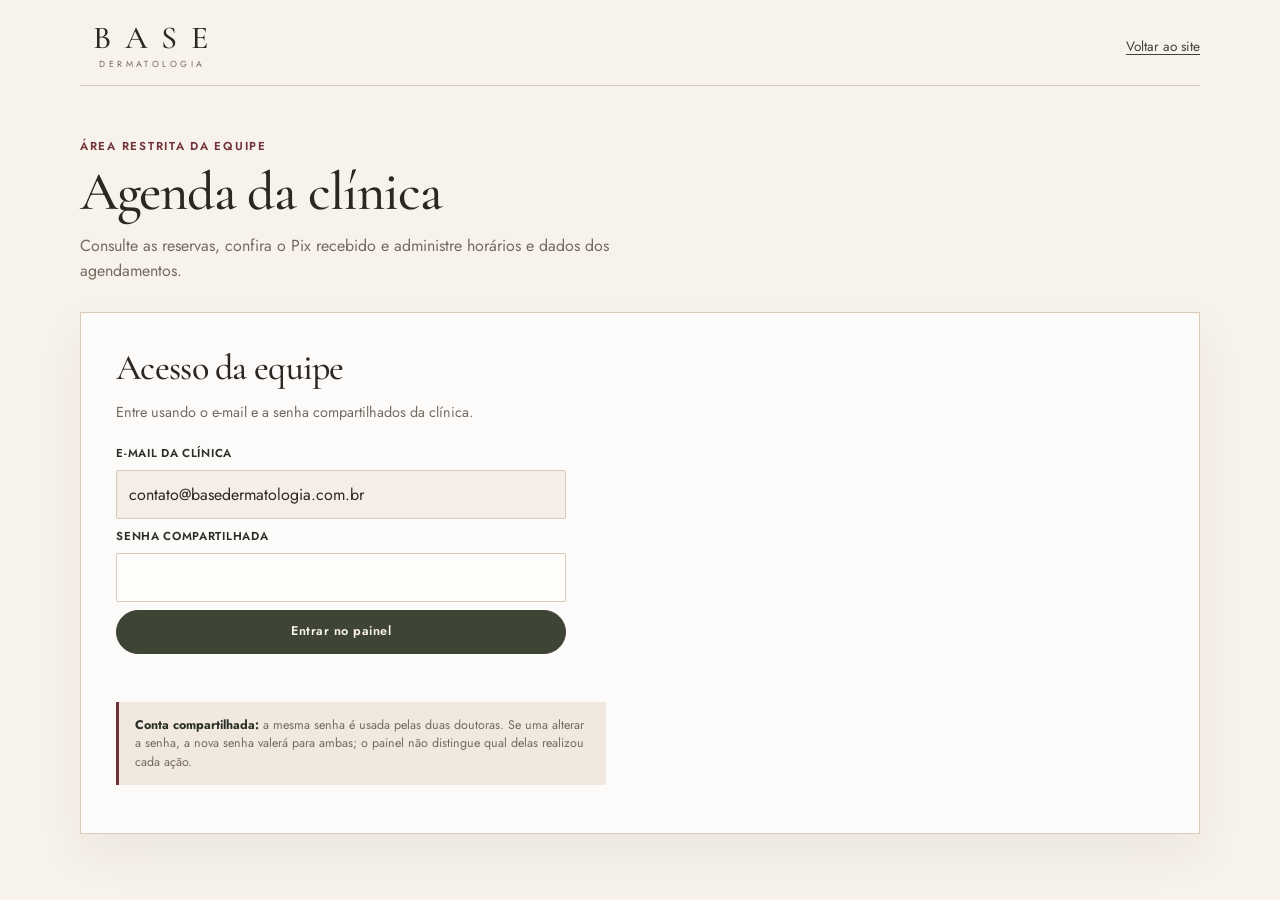
==== admin.html @ ca95fea8 "Add Pix booking workflow and shared admin password" ====
<!doctype html>
<html lang="pt-BR">
<head>
  <meta charset="utf-8">
  <meta name="viewport" content="width=device-width, initial-scale=1">
  <meta name="theme-color" content="#f7f2eb">
  <meta name="robots" content="noindex, nofollow">
  <meta name="description" content="Painel administrativo de agendamentos da Base Dermatologia.">
  <title>Painel de agendamentos | Base Dermatologia</title>
  <link rel="preconnect" href="https://fonts.googleapis.com">
  <link rel="preconnect" href="https://fonts.gstatic.com" crossorigin>
  <link href="https://fonts.googleapis.com/css2?family=Cormorant+Garamond:wght@400;500;600&family=Jost:wght@300;400;500;600&display=swap" rel="stylesheet">
  <link rel="stylesheet" href="./styles/admin.css">
  <link rel="stylesheet" href="./styles/admin-agenda.css">
</head>
<body>
  <main class="admin-shell">
    <header class="admin-header">
      <a class="admin-brand" href="./index.html" aria-label="Voltar ao site Base Dermatologia">
        <span class="admin-brand__name">BASE</span>
        <span class="admin-brand__subtitle">DERMATOLOGIA</span>
      </a>
      <a class="back-link" href="./index.html">Voltar ao site</a>
    </header>

    <section class="admin-intro" aria-labelledby="page-title">
      <p class="eyebrow">Área restrita da equipe</p>
      <h1 id="page-title">Agenda da clínica</h1>
      <p>Consulte as reservas, confira o Pix recebido e administre horários e dados dos agendamentos.</p>
    </section>

    <section class="admin-panel" id="login-panel" aria-labelledby="login-title">
      <h2 id="login-title">Acesso da equipe</h2>
      <p>Entre usando o e-mail e a senha compartilhados da clínica.</p>
      <form id="login-form" class="login-form">
        <label for="admin-email">E-mail da clínica</label>
        <input id="admin-email" name="email" type="email" value="contato@basedermatologia.com.br" readonly autocomplete="username">
        <label for="admin-password">Senha compartilhada</label>
        <input id="admin-password" name="password" type="password" required minlength="12" autocomplete="current-password">
        <button class="button" id="login-submit" type="submit">Entrar no painel</button>
      </form>
      <p class="status-message" id="auth-status" role="status" aria-live="polite"></p>
      <p class="security-note"><strong>Conta compartilhada:</strong> a mesma senha é usada pelas duas doutoras. Se uma alterar a senha, a nova senha valerá para ambas; o painel não distingue qual delas realizou cada ação.</p>
    </section>

    <section class="admin-panel" id="dashboard" aria-labelledby="dashboard-title" hidden>
      <div class="dashboard-heading">
        <div>
          <p class="eyebrow">Acesso autorizado</p>
          <h2 id="dashboard-title">Agendamentos</h2>
        </div>
        <button class="button button--quiet" id="sign-out" type="button">Sair</button>
      </div>
      <p class="security-note">Confirme o recebimento do Pix antes de liberar a consulta. Marcar o comprovante como enviado não confirma automaticamente o pagamento.</p>
      <p class="schedule-rule"><strong>Responsável pelo horário:</strong> terça-feira, 9h–13h com Jéssica Saab; 14h–18h com Mariana Gil Furlanetti. A doutora exibida em cada marcação é a associada ao horário reservado.</p>

      <details class="password-settings">
        <summary>Alterar senha compartilhada</summary>
        <p>A nova senha passará a ser usada pelas duas doutoras. Ela deve ter pelo menos 12 caracteres.</p>
        <form id="password-form" class="login-form">
          <label for="current-password">Senha atual</label>
          <input id="current-password" name="currentPassword" type="password" required autocomplete="current-password">
          <label for="new-password">Nova senha</label>
          <input id="new-password" name="newPassword" type="password" required minlength="12" autocomplete="new-password">
          <label for="confirm-password">Confirme a nova senha</label>
          <input id="confirm-password" name="confirmPassword" type="password" required minlength="12" autocomplete="new-password">
          <p class="status-message" id="password-status" role="status" aria-live="polite"></p>
          <button class="button" id="save-password" type="submit">Salvar nova senha</button>
        </form>
      </details>

      <form class="filters" id="filters-form">
        <label for="search-bookings">Buscar por nome, e-mail, telefone ou código</label>
        <input id="search-bookings" name="q" type="search" maxlength="100" placeholder="Nome, telefone ou código do agendamento">
        <label for="status-filter">Situação</label>
        <select id="status-filter" name="status">
          <option value="">Todas as situações</option>
          <option value="pending_payment">Aguardando pagamento</option>
          <option value="payment_review">Comprovante enviado · conferir Pix</option>
          <option value="confirmed">Confirmadas</option>
          <option value="cancelled">Canceladas</option>
          <option value="expired">Expiradas</option>
        </select>
        <button class="button" type="submit">Aplicar filtros</button>
      </form>
      <p class="status-message" id="dashboard-status" role="status" aria-live="polite"></p>
      <section class="schedule-view" aria-labelledby="schedule-title">
        <h3 id="schedule-title">Agenda por dia e horário</h3>
        <p>As marcações são agrupadas pelo horário reservado e mostram a profissional responsável e a situação do Pix.</p>
        <div class="schedule-board" id="schedule-board"></div>
      </section>
      <div class="booking-list" id="booking-list" aria-live="polite"></div>
      <nav class="pagination" aria-label="Paginação dos agendamentos">
        <button class="button button--quiet" id="previous-page" type="button" disabled>Anterior</button>
        <span id="page-label">Página 1</span>
        <button class="button button--quiet" id="next-page" type="button" disabled>Próxima</button>
      </nav>
    </section>
  </main>

  <dialog class="edit-dialog" id="edit-dialog" aria-labelledby="edit-title">
    <form class="edit-form" id="edit-form">
      <div class="dialog-heading">
        <div>
          <p class="eyebrow">Editar agendamento</p>
          <h2 id="edit-title">Dados da consulta</h2>
        </div>
        <button class="close-button" type="button" id="close-edit" aria-label="Fechar">×</button>
      </div>
      <p class="dialog-caption" id="edit-booking-summary"></p>
      <input type="hidden" name="appointmentId">
      <div class="form-grid">
        <label>Nome completo<input name="patient_name" type="text" maxlength="120" required></label>
        <label>E-mail<input name="patient_email" type="email" maxlength="254" required></label>
        <label>Telefone<input name="patient_phone" type="tel" maxlength="22" required></label>
        <label>CPF<input name="patient_cpf" inputmode="numeric" maxlength="11" pattern="[0-9]{11}" required></label>
        <label>Rua / avenida<input name="patient_address_line" type="text" maxlength="160" required></label>
        <label>Número<input name="patient_address_number" type="text" maxlength="20" required></label>
        <label>Complemento<input name="patient_address_complement" type="text" maxlength="100"></label>
        <label>Bairro<input name="patient_address_neighborhood" type="text" maxlength="80" required></label>
        <label>Cidade<input name="patient_address_city" type="text" maxlength="80" required></label>
        <label>Estado (UF)<input name="patient_address_state" type="text" maxlength="2" pattern="[A-Za-z]{2}" required></label>
        <label>CEP<input name="patient_address_postal_code" inputmode="numeric" type="text" maxlength="8" pattern="[0-9]{8}" required></label>
        <label class="slot-field">Remarcar para horário disponível<select name="new_slot_id"><option value="">Manter horário atual</option></select></label>
      </div>
      <p class="dialog-caption">CPF e endereço são usados para emissão da nota fiscal. Não inclua sintomas ou informações de saúde nas observações.</p>
      <p class="status-message" id="edit-status" role="status" aria-live="polite"></p>
      <div class="dialog-actions">
        <button class="button button--quiet" type="button" id="cancel-edit">Voltar</button>
        <button class="button" id="save-edit" type="submit">Salvar alterações</button>
      </div>
    </form>
  </dialog>

  <script src="./scripts/agenda-config.js"></script>
  <script type="module" src="./scripts/admin.js"></script>
</body>
</html>
---- styles/admin.css ----
:root{--paper:#f7f2eb;--cream:#f1e9df;--sand:#e4d5c4;--clay:#c6ad96;--olive:#3f4534;--olive-deep:#292f24;--wine:#713237;--ink:#2c2723;--muted:#756a60;--line:#d8c9b8;--serif:"Cormorant Garamond",Georgia,"Times New Roman",serif;--sans:"Jost","Helvetica Neue",Arial,sans-serif}
*{box-sizing:border-box}body{margin:0;min-height:100vh;background:var(--paper);color:var(--ink);font:16px/1.6 var(--sans);-webkit-font-smoothing:antialiased}button,input,select{font:inherit}button{cursor:pointer}button:focus-visible,a:focus-visible,input:focus-visible,select:focus-visible{outline:2px solid var(--wine);outline-offset:3px}a{color:inherit}.admin-shell{width:min(100% - 2rem,1120px);margin:0 auto;padding:1.5rem 0 4rem}.admin-header{display:flex;align-items:center;justify-content:space-between;padding:0 0 1rem;border-bottom:1px solid var(--line)}.admin-brand{display:inline-flex;flex-direction:column;align-items:center;text-decoration:none;line-height:1;color:var(--ink)}.admin-brand__name{font:500 2rem/.9 var(--serif);letter-spacing:.42em;padding-left:.42em}.admin-brand__subtitle{margin-top:.45rem;color:var(--muted);font-size:.55rem;letter-spacing:.39em;padding-left:.39em}.back-link{font-size:.85rem;color:var(--olive);text-underline-offset:3px}.admin-intro{max-width:690px;padding:3.2rem 0 1.8rem}.eyebrow{margin:0 0 .55rem;color:var(--wine);font-size:.72rem;font-weight:600;letter-spacing:.15em;text-transform:uppercase}.admin-intro h1,.admin-panel h2,.edit-form h2{margin:0;font:500 clamp(2rem,5vw,3.4rem)/1.05 var(--serif);letter-spacing:-.02em}.admin-intro>p:last-child{max-width:58ch;margin:.7rem 0 0;color:var(--muted)}.admin-panel{padding:clamp(1.2rem,3vw,2.2rem);border:1px solid var(--line);background:rgba(255,255,255,.74);box-shadow:0 20px 45px rgba(47,39,29,.06)}.admin-panel[hidden]{display:none}.admin-panel h2{font-size:clamp(1.7rem,4vw,2.25rem)}.admin-panel>p:not(.status-message){max-width:70ch;color:var(--muted);font-size:.9rem}.login-form{display:grid;gap:.5rem;max-width:450px;margin:1.25rem 0}.login-form label,.filters label{color:var(--olive-deep);font-size:.72rem;font-weight:600;letter-spacing:.06em;text-transform:uppercase}.login-form input,.filters input,.filters select,.edit-form input,.edit-form select{width:100%;min-height:46px;padding:.65rem .75rem;border:1px solid var(--line);border-radius:2px;background:#fffdf9;color:var(--ink)}.login-form input[readonly]{background:#f4eee6}.button{display:inline-flex;align-items:center;justify-content:center;min-height:44px;padding:.65rem 1rem;border:1px solid var(--olive);border-radius:999px;background:var(--olive);color:var(--paper);font-size:.79rem;font-weight:600;letter-spacing:.04em;text-decoration:none;transition:background .2s,border-color .2s,transform .2s}.button:hover:not(:disabled){background:var(--olive-deep);border-color:var(--olive-deep);transform:translateY(-1px)}.button:disabled{opacity:.5;cursor:not-allowed}.button--quiet{background:transparent;color:var(--olive)}.button--quiet:hover:not(:disabled){background:var(--olive);color:var(--paper)}.security-note{padding:.85rem 1rem;border-left:3px solid var(--wine);background:var(--cream);color:var(--muted)!important;font-size:.78rem!important;line-height:1.5}.security-note strong{color:var(--olive-deep)}.status-message{min-height:1.2em;margin:.5rem 0;color:var(--wine);font-size:.84rem;line-height:1.45}.dashboard-heading{display:flex;align-items:center;justify-content:space-between;gap:1rem}.filters{display:grid;grid-template-columns:minmax(200px,1fr) minmax(220px,.6fr) auto;align-items:end;gap:.65rem;margin:1.4rem 0 .6rem}.filters label:first-of-type{grid-column:1}.filters label:nth-of-type(2){grid-column:2}.filters input{grid-column:1;grid-row:2}.filters select{grid-column:2;grid-row:2}.filters button{grid-column:3;grid-row:2}.booking-list{display:grid;gap:.85rem}.booking-card{padding:1.15rem;border:1px solid var(--line);background:#fffdf9}.booking-card__top{display:flex;justify-content:space-between;gap:1rem;align-items:flex-start}.booking-card__title{margin:0;font:500 1.5rem/1.15 var(--serif)}.booking-card__meta{margin:.3rem 0 0;color:var(--muted);font-size:.82rem}.booking-card__status{display:inline-flex;align-items:center;min-height:27px;padding:.28rem .65rem;border:1px solid var(--line);border-radius:999px;color:var(--olive-deep);font-size:.66rem;font-weight:600;line-height:1.2;text-align:center}.booking-card__status[data-status="payment_review"]{border-color:#b98049;background:#fbf0dd;color:#754117}.booking-card__status[data-status="confirmed"]{border-color:#7d8b6d;background:#edf2e8;color:#33422b}.booking-card__status[data-status="cancelled"],.booking-card__status[data-status="expired"]{background:#f3ece5;color:#6c6056}.booking-card__info{display:grid;grid-template-columns:repeat(2,minmax(0,1fr));gap:.25rem 1rem;margin:1rem 0 0;padding-top:.8rem;border-top:1px solid var(--line);font-size:.8rem}.booking-card__info p{min-width:0;margin:0;overflow-wrap:anywhere}.booking-card__info strong{color:var(--olive-deep)}.booking-card__buttons{display:flex;flex-wrap:wrap;gap:.5rem;margin-top:1rem}.booking-card__buttons .button{min-height:38px;font-size:.7rem}.booking-card__buttons .button--danger{border-color:var(--wine);background:var(--wine)}.booking-card__buttons .button--danger:hover:not(:disabled){background:#55262a}.booking-card__empty{padding:2rem 1rem;border:1px dashed var(--clay);color:var(--muted);text-align:center}.pagination{display:flex;align-items:center;justify-content:center;gap:1rem;margin:1.5rem 0 0}.pagination span{min-width:90px;color:var(--muted);font-size:.8rem;text-align:center}.edit-dialog{width:min(820px,calc(100% - 1.5rem));max-height:min(92vh,950px);padding:0;border:1px solid var(--line);background:var(--paper);color:var(--ink);box-shadow:0 25px 80px rgba(35,29,22,.25)}.edit-dialog::backdrop{background:rgba(30,31,25,.56);backdrop-filter:blur(2px)}.edit-form{padding:clamp(1.1rem,3vw,2rem);overflow:auto}.dialog-heading{display:flex;align-items:flex-start;justify-content:space-between;gap:1rem}.edit-form h2{font-size:2rem}.close-button{width:40px;height:40px;border:1px solid var(--line);border-radius:50%;background:transparent;color:var(--olive);font-size:1.5rem;line-height:1}.dialog-caption{color:var(--muted);font-size:.8rem;line-height:1.5}.form-grid{display:grid;grid-template-columns:repeat(2,minmax(0,1fr));gap:.75rem}.form-grid label{display:grid;gap:.3rem;color:var(--olive-deep);font-size:.68rem;font-weight:600;letter-spacing:.055em;text-transform:uppercase}.form-grid input,.form-grid select{font-size:.87rem;letter-spacing:0;text-transform:none}.form-grid .slot-field{grid-column:1/-1}.dialog-actions{display:flex;justify-content:flex-end;gap:.6rem;padding-top:.8rem;border-top:1px solid var(--line)}
@media(max-width:680px){.admin-shell{width:min(100% - 1.1rem,1120px);padding-top:.8rem}.admin-intro{padding:2rem 0 1.2rem}.filters{grid-template-columns:minmax(0,1fr) minmax(0,1fr)}.filters label:first-of-type,.filters input{grid-column:1/-1}.filters label:nth-of-type(2){grid-column:1/-1}.filters select{grid-column:1/-1;grid-row:auto}.filters button{grid-column:1/-1;grid-row:auto}.booking-card__top{display:block}.booking-card__status{margin-top:.6rem}.booking-card__info{grid-template-columns:minmax(0,1fr)}.booking-card__buttons .button{flex:1 1 130px}.form-grid{grid-template-columns:minmax(0,1fr)}.form-grid .slot-field{grid-column:auto}.dashboard-heading{align-items:flex-start}.dashboard-heading .button{flex:none}}
@media(prefers-reduced-motion:reduce){.button{transition:none}}

.password-settings{margin:1.4rem 0;padding:1rem 1.15rem;border:1px solid var(--line);background:linear-gradient(135deg,rgba(241,233,223,.68),rgba(255,253,249,.92))}.password-settings>summary{color:var(--olive-deep);font:500 1.2rem/1.3 var(--serif);cursor:pointer;text-underline-offset:4px}.password-settings>summary:hover{text-decoration:underline}.password-settings>p{max-width:60ch;margin:.6rem 0;color:var(--muted);font-size:.84rem}.password-settings .login-form{margin:1rem 0 .2rem}.password-settings .button{justify-self:start;min-width:190px}
---- styles/admin-agenda.css ----
.schedule-rule{margin:.4rem 0 1.2rem;padding:.75rem 1rem;border:1px solid var(--line);background:#fffdf9;color:var(--muted);font-size:.8rem;line-height:1.5}.schedule-rule strong{color:var(--olive-deep)}.schedule-view{margin:1.25rem 0 1.35rem;padding:1.1rem;border:1px solid var(--line);background:rgba(241,233,223,.48)}.schedule-view h3{margin:0;font:500 1.6rem/1.15 var(--serif)}.schedule-view>p{margin:.35rem 0 .85rem;color:var(--muted);font-size:.78rem}.schedule-board{display:grid;gap:.85rem}.schedule-day{padding:.85rem;border:1px solid var(--line);background:#fffdf9}.schedule-day__title{margin:0 0 .65rem;color:var(--olive-deep);font:500 1.15rem/1.2 var(--serif);text-transform:capitalize}.schedule-day__doctors{display:grid;grid-template-columns:repeat(2,minmax(0,1fr));gap:.65rem}.schedule-doctor{padding:.65rem;border:1px solid rgba(216,201,184,.75);background:var(--paper)}.schedule-doctor__title{display:flex;align-items:center;justify-content:space-between;gap:.5rem;margin:0 0 .45rem;color:var(--wine);font-size:.72rem;font-weight:600}.schedule-doctor__title span{color:var(--muted);font-size:.66rem;font-weight:400}.schedule-doctor__slots{display:grid;gap:.4rem}.schedule-slot{display:grid;grid-template-columns:auto minmax(0,1fr) auto;align-items:center;gap:.55rem;padding:.48rem .55rem;border-left:3px solid var(--clay);background:#fff;font-size:.72rem}.schedule-slot[data-status="payment_review"]{border-left-color:#b98049}.schedule-slot[data-status="confirmed"]{border-left-color:#71845e}.schedule-slot[data-status="cancelled"],.schedule-slot[data-status="expired"]{border-left-color:#93897e;opacity:.72}.schedule-slot__time{color:var(--olive-deep);font-weight:600;white-space:nowrap}.schedule-slot__patient{min-width:0;overflow:hidden;color:var(--ink);text-overflow:ellipsis;white-space:nowrap}.schedule-slot__status{color:var(--muted);font-size:.62rem;text-align:right}.schedule-empty{padding:1rem;border:1px dashed var(--clay);color:var(--muted);font-size:.78rem;text-align:center}
@media(max-width:680px){.schedule-view{padding:.75rem}.schedule-day{padding:.65rem}.schedule-day__doctors{grid-template-columns:minmax(0,1fr)}.schedule-slot{grid-template-columns:auto minmax(0,1fr);gap:.35rem}.schedule-slot__status{grid-column:2;text-align:left}}
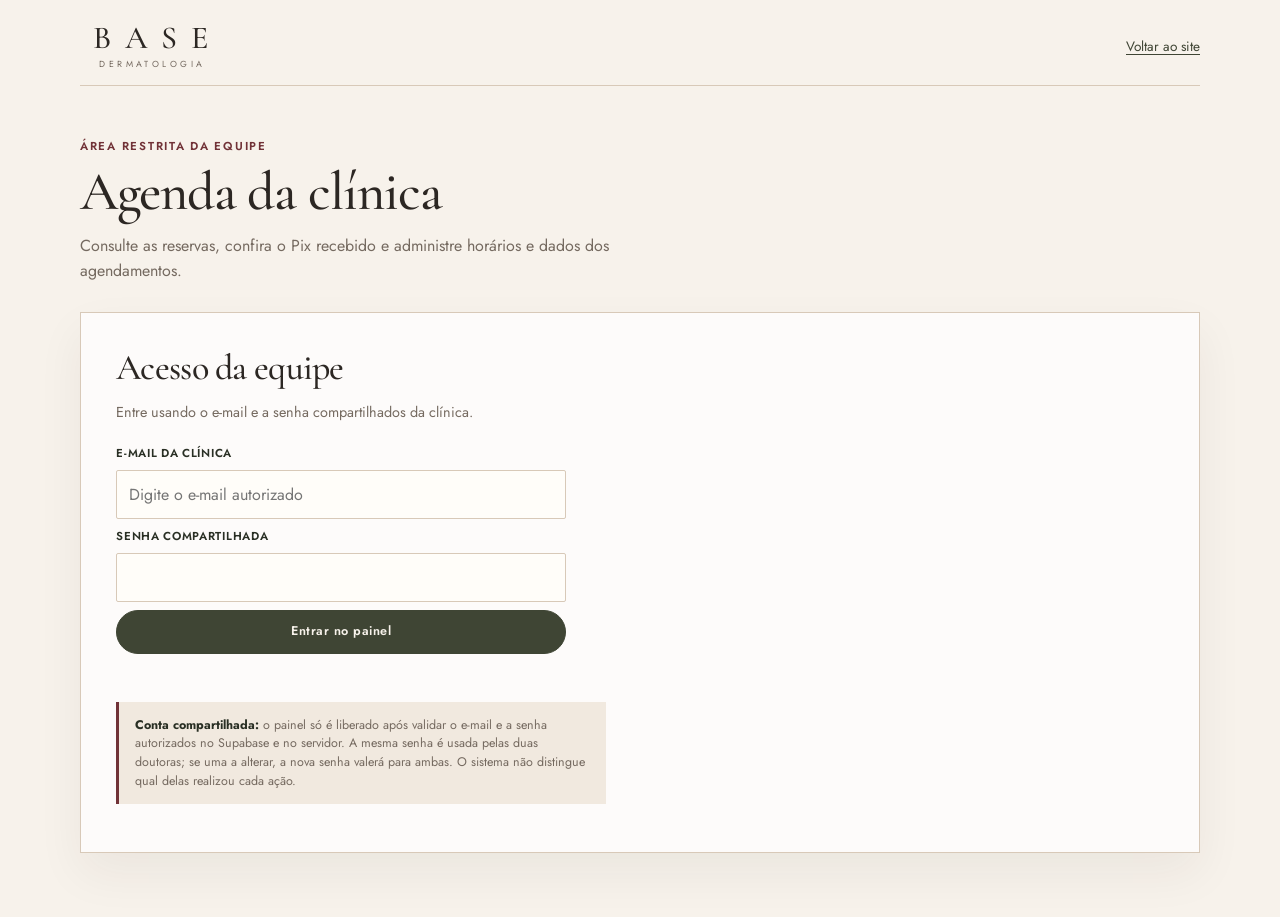
==== commit 609fb5d3: "Require typed email before admin access" ====
--- a/admin.html
+++ b/admin.html
@@ -34,13 +34,13 @@
       <p>Entre usando o e-mail e a senha compartilhados da clínica.</p>
       <form id="login-form" class="login-form">
         <label for="admin-email">E-mail da clínica</label>
-        <input id="admin-email" name="email" type="email" value="contato@basedermatologia.com.br" readonly autocomplete="username">
+        <input id="admin-email" name="email" type="email" required autocomplete="off" autocapitalize="none" spellcheck="false" placeholder="Digite o e-mail autorizado">
         <label for="admin-password">Senha compartilhada</label>
         <input id="admin-password" name="password" type="password" required minlength="12" autocomplete="current-password">
         <button class="button" id="login-submit" type="submit">Entrar no painel</button>
       </form>
       <p class="status-message" id="auth-status" role="status" aria-live="polite"></p>
-      <p class="security-note"><strong>Conta compartilhada:</strong> a mesma senha é usada pelas duas doutoras. Se uma alterar a senha, a nova senha valerá para ambas; o painel não distingue qual delas realizou cada ação.</p>
+      <p class="security-note"><strong>Conta compartilhada:</strong> o painel só é liberado após validar o e-mail e a senha autorizados no Supabase e no servidor. A mesma senha é usada pelas duas doutoras; se uma a alterar, a nova senha valerá para ambas. O sistema não distingue qual delas realizou cada ação.</p>
     </section>
 
     <section class="admin-panel" id="dashboard" aria-labelledby="dashboard-title" hidden>
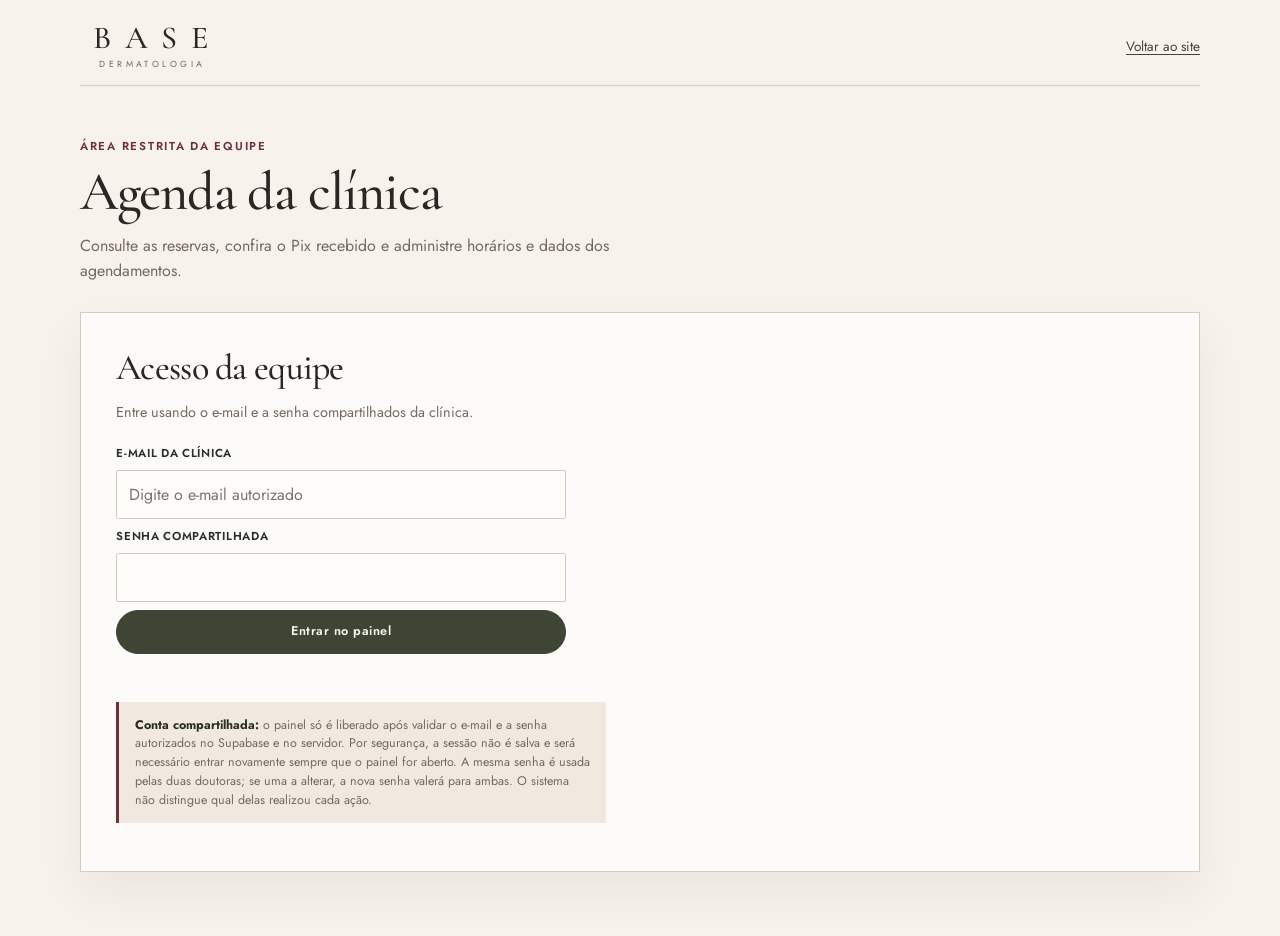
==== commit d03b1e49: "Require fresh admin login on every visit" ====
--- a/admin.html
+++ b/admin.html
@@ -32,15 +32,15 @@
     <section class="admin-panel" id="login-panel" aria-labelledby="login-title">
       <h2 id="login-title">Acesso da equipe</h2>
       <p>Entre usando o e-mail e a senha compartilhados da clínica.</p>
-      <form id="login-form" class="login-form">
+      <form id="login-form" class="login-form" autocomplete="off">
         <label for="admin-email">E-mail da clínica</label>
         <input id="admin-email" name="email" type="email" required autocomplete="off" autocapitalize="none" spellcheck="false" placeholder="Digite o e-mail autorizado">
         <label for="admin-password">Senha compartilhada</label>
-        <input id="admin-password" name="password" type="password" required minlength="12" autocomplete="current-password">
+        <input id="admin-password" name="password" type="password" required minlength="12" autocomplete="off">
         <button class="button" id="login-submit" type="submit">Entrar no painel</button>
       </form>
       <p class="status-message" id="auth-status" role="status" aria-live="polite"></p>
-      <p class="security-note"><strong>Conta compartilhada:</strong> o painel só é liberado após validar o e-mail e a senha autorizados no Supabase e no servidor. A mesma senha é usada pelas duas doutoras; se uma a alterar, a nova senha valerá para ambas. O sistema não distingue qual delas realizou cada ação.</p>
+      <p class="security-note"><strong>Conta compartilhada:</strong> o painel só é liberado após validar o e-mail e a senha autorizados no Supabase e no servidor. Por segurança, a sessão não é salva e será necessário entrar novamente sempre que o painel for aberto. A mesma senha é usada pelas duas doutoras; se uma a alterar, a nova senha valerá para ambas. O sistema não distingue qual delas realizou cada ação.</p>
     </section>
 
     <section class="admin-panel" id="dashboard" aria-labelledby="dashboard-title" hidden>
@@ -133,6 +133,6 @@
   </dialog>
 
   <script src="./scripts/agenda-config.js"></script>
-  <script type="module" src="./scripts/admin.js"></script>
+  <script type="module" src="./scripts/admin.js?v=required-login-20261023"></script>
 </body>
 </html>
